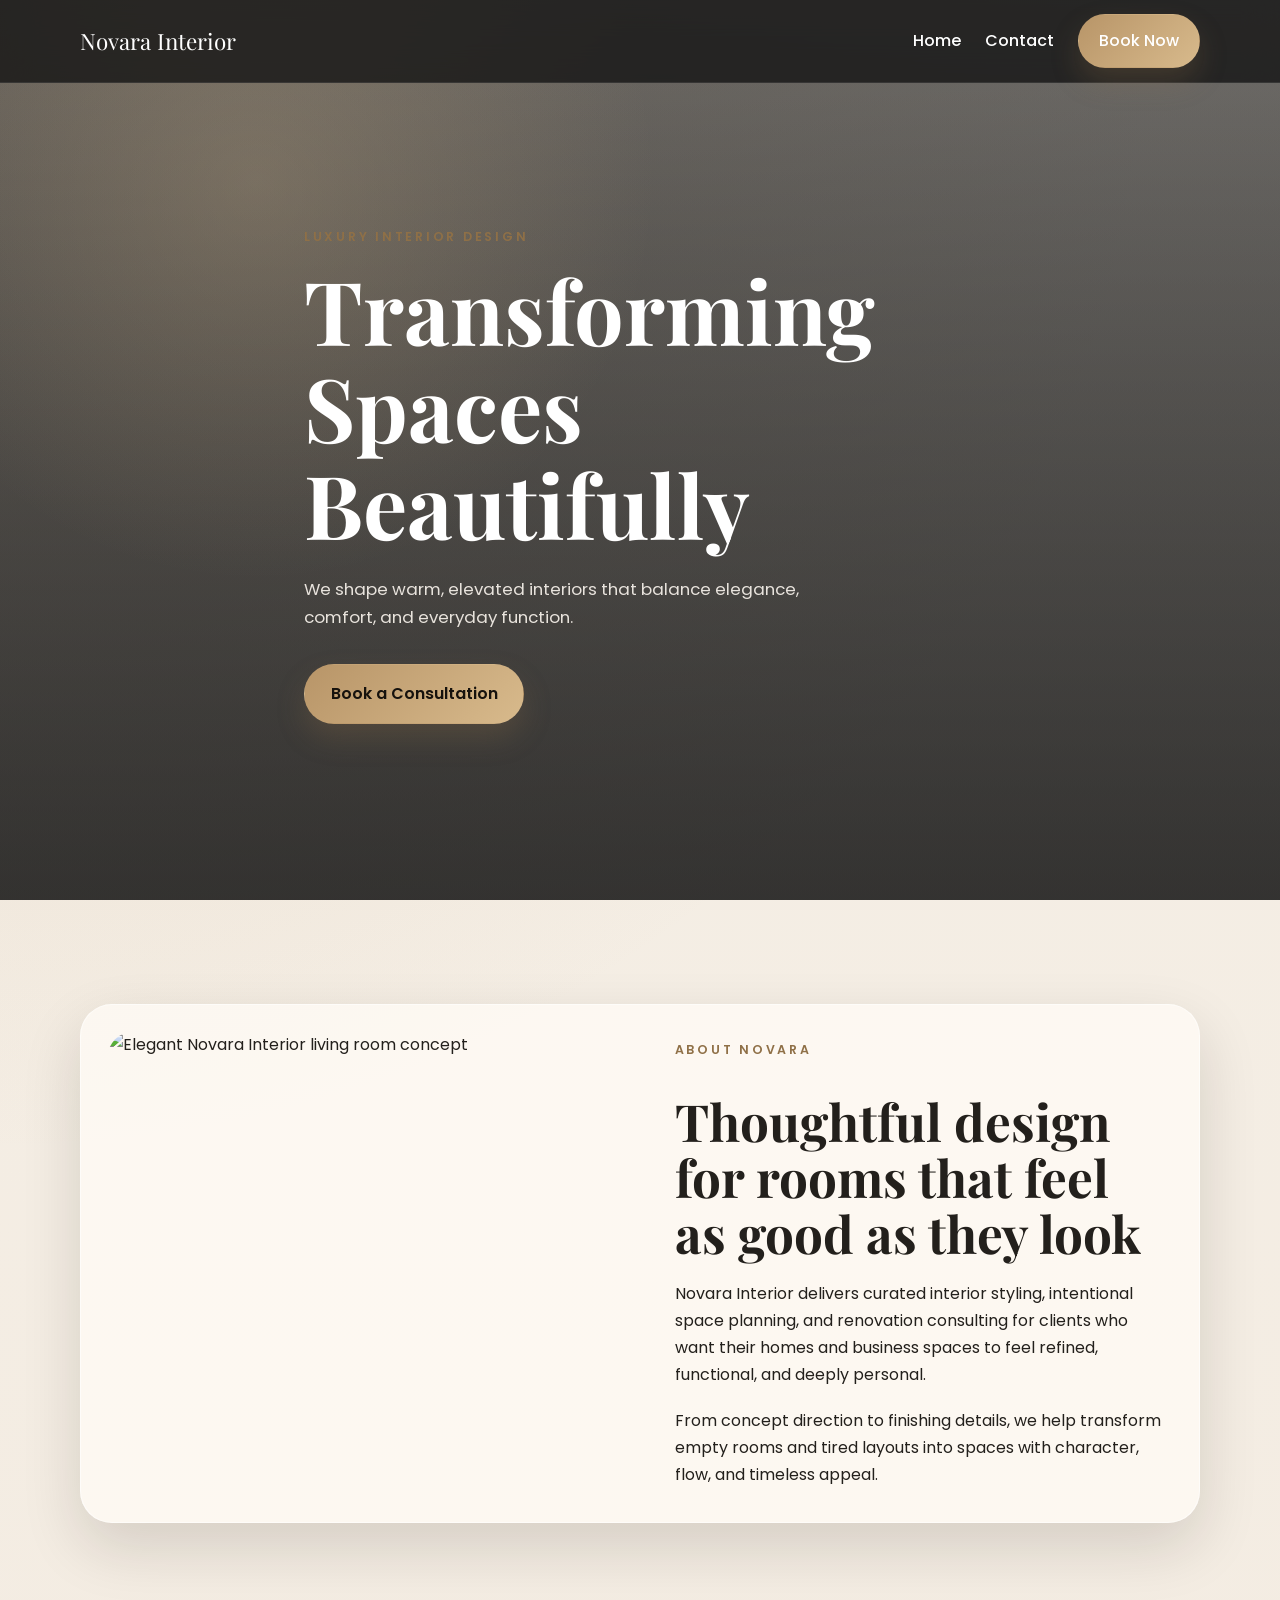
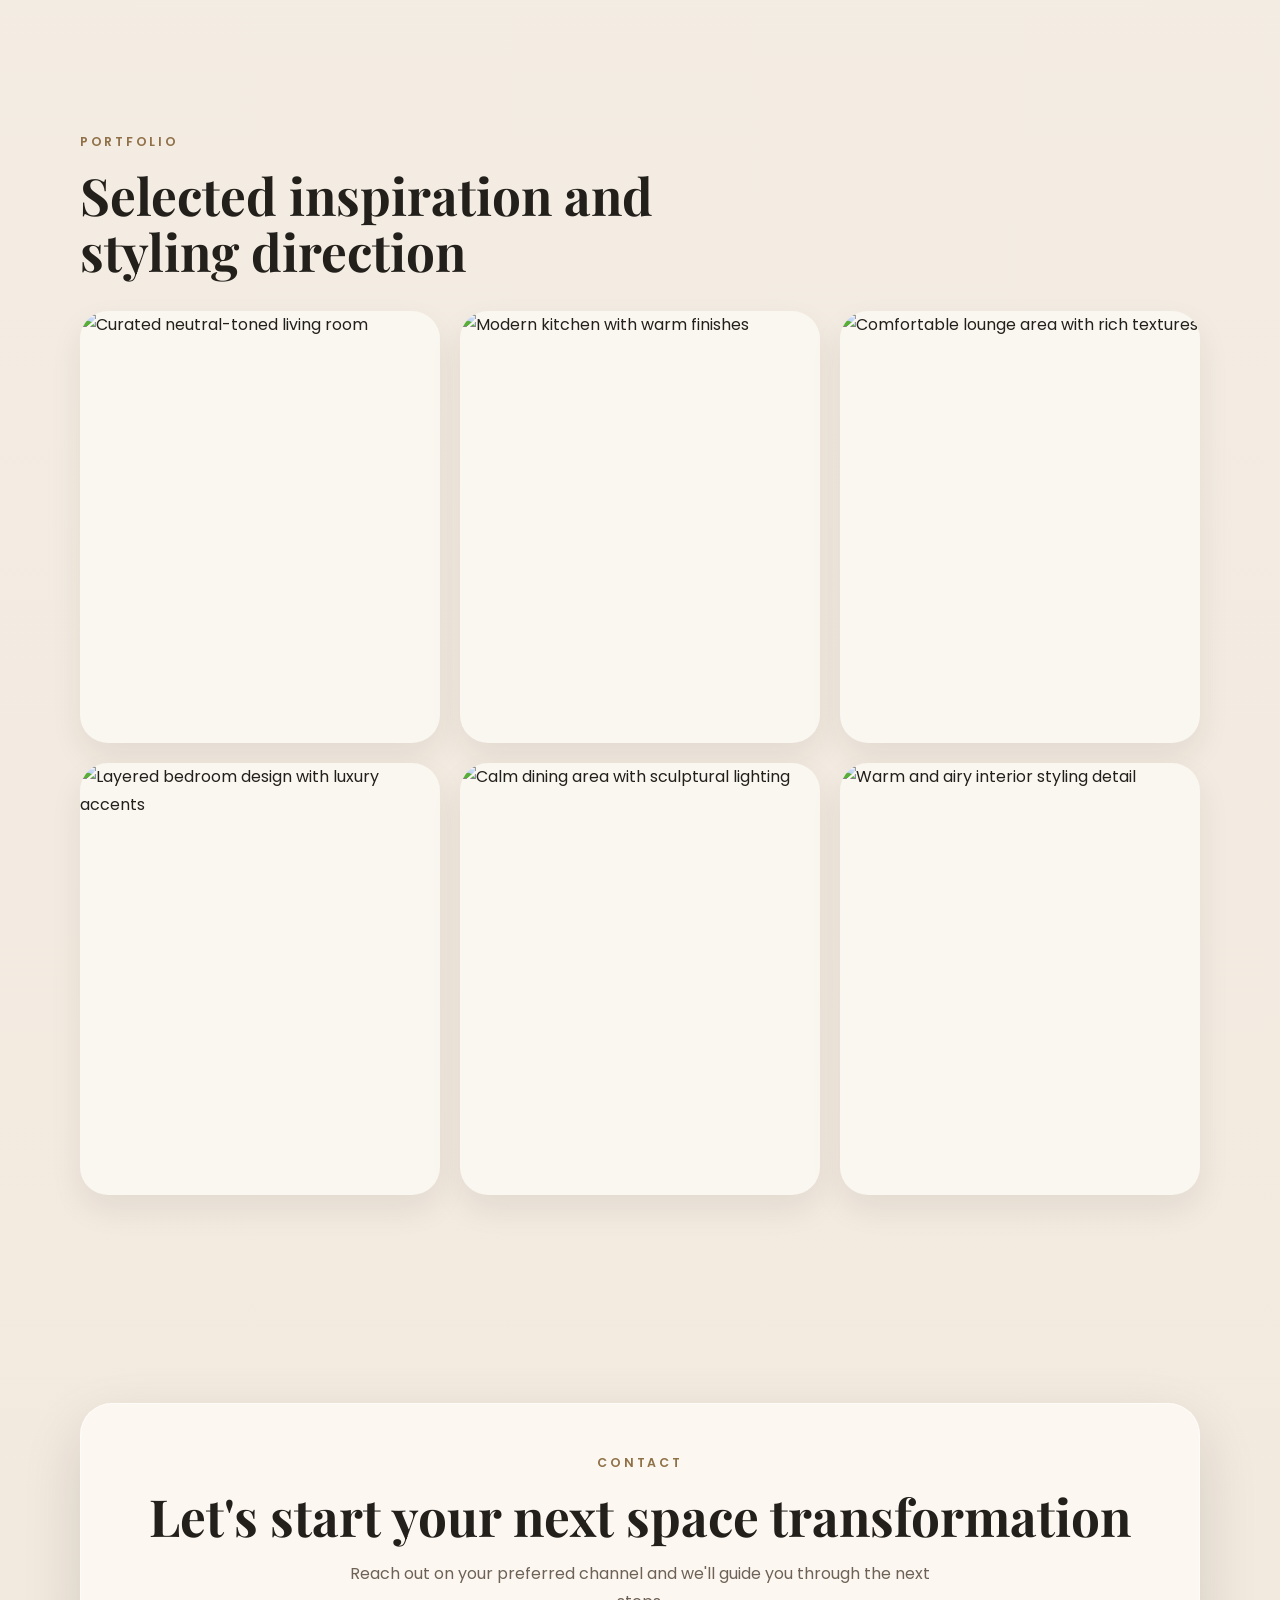
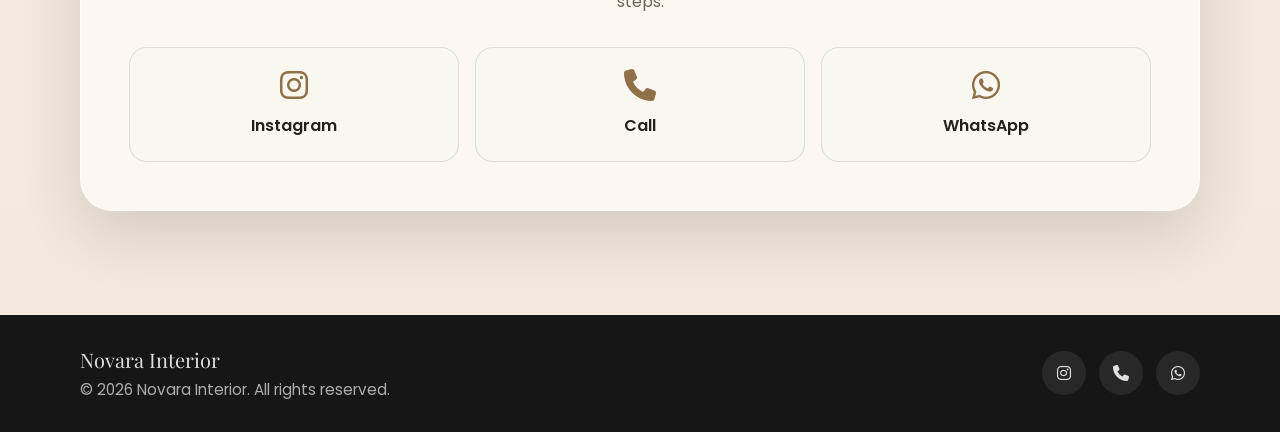
==== index.html @ 03743377 "Add files via upload" ====
<!DOCTYPE html>
<html lang="en">
  <head>
    <meta charset="UTF-8" />
    <meta name="viewport" content="width=device-width, initial-scale=1.0" />
    <title>Novara Interior | Transforming Spaces Beautifully</title>
    <meta name="theme-color" content="#161616" />
    <meta name="robots" content="index, follow" />
    <meta
      name="description"
      content="Novara Interior creates refined living and commercial spaces through interior styling, space planning, and renovation consulting."
    />
    <meta
      name="keywords"
      content="interior design, interior styling, space planning, renovation consulting, Novara Interior"
    />
    <link rel="preconnect" href="https://fonts.googleapis.com" />
    <link rel="preconnect" href="https://fonts.gstatic.com" crossorigin />
    <link
      href="https://fonts.googleapis.com/css2?family=Playfair+Display:wght@600;700&family=Poppins:wght@300;400;500;600&display=swap"
      rel="stylesheet"
    />
    <link
      rel="stylesheet"
      href="https://cdnjs.cloudflare.com/ajax/libs/font-awesome/6.5.2/css/all.min.css"
      crossorigin="anonymous"
      referrerpolicy="no-referrer"
    />
    <link rel="stylesheet" href="styles.css" />
  </head>
  <body>
    <header class="site-header">
      <div class="container nav-wrap">
        <a class="brand" href="#top">Novara Interior</a>
        <button
          class="nav-toggle"
          type="button"
          aria-label="Toggle navigation"
          aria-expanded="false"
          aria-controls="site-nav"
        >
          <span></span>
          <span></span>
          <span></span>
        </button>
        <nav class="site-nav" id="site-nav">
          <a href="#top">Home</a>
          <a href="#contact">Contact</a>
          <a class="button button-sm" href="booking.html">Book Now</a>
        </nav>
      </div>
    </header>

    <main>
      <section class="hero" id="top">
        <div class="hero-overlay"></div>
        <div class="container hero-content" data-reveal>
          <p class="eyebrow">Luxury Interior Design</p>
          <h1>Transforming Spaces Beautifully</h1>
          <p class="hero-copy">
            We shape warm, elevated interiors that balance elegance, comfort,
            and everyday function.
          </p>
          <a class="button" href="booking.html">Book a Consultation</a>
        </div>
      </section>

      <section class="section about-section" id="about">
        <div class="container about-grid">
          <div class="about-image" data-reveal>
            <img
              src="https://images.unsplash.com/photo-1505693416388-ac5ce068fe85?auto=format&fit=crop&w=1200&q=80"
              alt="Elegant Novara Interior living room concept"
            />
          </div>
          <div class="about-copy" data-reveal>
            <p class="section-tag">About Novara</p>
            <h2>Thoughtful design for rooms that feel as good as they look</h2>
            <p>
              Novara Interior delivers curated interior styling, intentional
              space planning, and renovation consulting for clients who want
              their homes and business spaces to feel refined, functional, and
              deeply personal.
            </p>
            <p>
              From concept direction to finishing details, we help transform
              empty rooms and tired layouts into spaces with character, flow,
              and timeless appeal.
            </p>
          </div>
        </div>
      </section>

      <section class="section portfolio-section" id="portfolio">
        <div class="container">
          <div class="section-heading" data-reveal>
            <p class="section-tag">Portfolio</p>
            <h2>Selected inspiration and styling direction</h2>
          </div>
          <div class="portfolio-grid">
            <article class="portfolio-card" data-reveal>
              <img
                src="https://images.unsplash.com/photo-1494526585095-c41746248156?auto=format&fit=crop&w=900&q=80"
                alt="Curated neutral-toned living room"
              />
            </article>
            <article class="portfolio-card" data-reveal>
              <img
                src="https://images.unsplash.com/photo-1484154218962-a197022b5858?auto=format&fit=crop&w=900&q=80"
                alt="Modern kitchen with warm finishes"
              />
            </article>
            <article class="portfolio-card" data-reveal>
              <img
                src="https://images.unsplash.com/photo-1505693416388-ac5ce068fe85?auto=format&fit=crop&w=900&q=80"
                alt="Comfortable lounge area with rich textures"
              />
            </article>
            <article class="portfolio-card" data-reveal>
              <img
                src="https://images.pexels.com/photos/5461579/pexels-photo-5461579.jpeg?auto=compress&cs=tinysrgb&w=900"
                alt="Layered bedroom design with luxury accents"
              />
            </article>
            <article class="portfolio-card" data-reveal>
              <img
                src="https://images.unsplash.com/photo-1513694203232-719a280e022f?auto=format&fit=crop&w=900&q=80"
                alt="Calm dining area with sculptural lighting"
              />
            </article>
            <article class="portfolio-card" data-reveal>
              <img
                src="https://images.pexels.com/photos/11671088/pexels-photo-11671088.jpeg?auto=compress&cs=tinysrgb&w=900"
                alt="Warm and airy interior styling detail"
              />
            </article>
          </div>
        </div>
      </section>

      <section class="section contact-section" id="contact">
        <div class="container contact-wrap" data-reveal>
          <p class="section-tag">Contact</p>
          <h2>Let's start your next space transformation</h2>
          <p class="contact-copy">
            Reach out on your preferred channel and we'll guide you through the
            next steps.
          </p>
          <div class="contact-links">
            <a
              href="https://www.instagram.com/novara_interior"
              target="_blank"
              rel="noreferrer"
              aria-label="Visit Novara Interior on Instagram"
            >
              <i class="fa-brands fa-instagram"></i>
              <span>Instagram</span>
            </a>
            <a href="tel:+2348143965548" aria-label="Call Novara Interior">
              <i class="fa-solid fa-phone"></i>
              <span>Call</span>
            </a>
            <a
              href="https://wa.link/bl35ah"
              target="_blank"
              rel="noreferrer"
              aria-label="Chat with Novara Interior on WhatsApp"
            >
              <i class="fa-brands fa-whatsapp"></i>
              <span>WhatsApp</span>
            </a>
          </div>
        </div>
      </section>
    </main>

    <footer class="site-footer">
      <div class="container footer-wrap">
        <div>
          <p class="footer-brand">Novara Interior</p>
          <p class="footer-copy">
            &copy; <span data-year></span> Novara Interior. All rights reserved.
          </p>
        </div>
        <div class="footer-socials">
          <a
            href="https://www.instagram.com/novara_interior"
            target="_blank"
            rel="noreferrer"
            aria-label="Instagram"
          >
            <i class="fa-brands fa-instagram"></i>
          </a>
          <a href="tel:+2348143965548" aria-label="Phone">
            <i class="fa-solid fa-phone"></i>
          </a>
          <a
            href="https://wa.link/bl35ah"
            target="_blank"
            rel="noreferrer"
            aria-label="WhatsApp"
          >
            <i class="fa-brands fa-whatsapp"></i>
          </a>
        </div>
      </div>
    </footer>

    <script src="script.js"></script>
  </body>
</html>
---- styles.css ----
:root {
  --color-bg: #f4ede4;
  --color-surface: #faf7f1;
  --color-surface-strong: #1b1b1b;
  --color-card: rgba(255, 248, 240, 0.9);
  --color-text: #23201c;
  --color-muted: #6d6255;
  --color-border: rgba(35, 32, 28, 0.12);
  --color-accent: #b89568;
  --color-accent-dark: #8f7047;
  --color-white: #ffffff;
  --shadow-soft: 0 24px 60px rgba(28, 23, 17, 0.14);
  --radius-lg: 28px;
  --radius-md: 18px;
  --radius-sm: 999px;
  --container-width: 1120px;
  --header-height: 82px;
}

*,
*::before,
*::after {
  box-sizing: border-box;
}

html {
  scroll-behavior: smooth;
}

body {
  margin: 0;
  font-family: "Poppins", sans-serif;
  color: var(--color-text);
  background:
    radial-gradient(circle at top left, rgba(184, 149, 104, 0.22), transparent 30%),
    linear-gradient(180deg, #f5efe6 0%, #f2e9de 100%);
  line-height: 1.7;
}

body.modal-open {
  overflow: hidden;
}

img {
  display: block;
  max-width: 100%;
}

a {
  color: inherit;
  text-decoration: none;
}

button,
input,
textarea {
  font: inherit;
}

main,
section {
  scroll-margin-top: calc(var(--header-height) + 16px);
}

.container {
  width: min(100% - 2rem, var(--container-width));
  margin: 0 auto;
}

.section {
  padding: 5rem 0;
}

.section-tag,
.eyebrow {
  margin: 0 0 0.9rem;
  letter-spacing: 0.22em;
  text-transform: uppercase;
  font-size: 0.78rem;
  font-weight: 600;
  color: var(--color-accent-dark);
}

h1,
h2,
h3 {
  margin: 0;
  font-family: "Playfair Display", serif;
  line-height: 1.1;
}

h1 {
  font-size: clamp(2.8rem, 8vw, 5.5rem);
}

h2 {
  font-size: clamp(2rem, 5vw, 3.2rem);
}

p {
  margin: 0;
}

.button {
  display: inline-flex;
  align-items: center;
  justify-content: center;
  gap: 0.65rem;
  padding: 0.95rem 1.6rem;
  border: 1px solid transparent;
  border-radius: var(--radius-sm);
  background: linear-gradient(135deg, var(--color-accent) 0%, #d8ba8c 100%);
  color: #16120d;
  font-weight: 600;
  transition:
    transform 0.25s ease,
    box-shadow 0.25s ease,
    background 0.25s ease;
  box-shadow: 0 14px 28px rgba(143, 112, 71, 0.25);
}

.button:hover,
.button:focus-visible {
  transform: translateY(-2px);
  box-shadow: 0 18px 34px rgba(143, 112, 71, 0.34);
}

.button-sm {
  padding: 0.75rem 1.25rem;
}

.site-header {
  position: fixed;
  inset: 0 0 auto;
  z-index: 30;
  background: rgba(18, 18, 18, 0.78);
  backdrop-filter: blur(16px);
  border-bottom: 1px solid rgba(255, 255, 255, 0.08);
}

.nav-wrap {
  min-height: var(--header-height);
  display: flex;
  align-items: center;
  justify-content: space-between;
  gap: 1rem;
}

.brand {
  font-family: "Playfair Display", serif;
  font-size: 1.4rem;
  color: var(--color-white);
}

.nav-toggle {
  display: inline-flex;
  flex-direction: column;
  justify-content: center;
  gap: 0.32rem;
  width: 3rem;
  height: 3rem;
  padding: 0;
  border: 0;
  border-radius: 50%;
  background: rgba(255, 255, 255, 0.08);
  color: var(--color-white);
  cursor: pointer;
}

.nav-toggle span {
  width: 1.15rem;
  height: 2px;
  margin: 0 auto;
  background: currentColor;
  transition: transform 0.25s ease, opacity 0.25s ease;
}

.nav-toggle[aria-expanded="true"] span:nth-child(1) {
  transform: translateY(6px) rotate(45deg);
}

.nav-toggle[aria-expanded="true"] span:nth-child(2) {
  opacity: 0;
}

.nav-toggle[aria-expanded="true"] span:nth-child(3) {
  transform: translateY(-6px) rotate(-45deg);
}

.site-nav {
  position: absolute;
  top: calc(100% + 0.75rem);
  left: 1rem;
  right: 1rem;
  display: grid;
  gap: 0.8rem;
  padding: 1rem;
  background: rgba(24, 24, 24, 0.96);
  border: 1px solid rgba(255, 255, 255, 0.08);
  border-radius: var(--radius-md);
  box-shadow: var(--shadow-soft);
  opacity: 0;
  visibility: hidden;
  transform: translateY(-12px);
  transition:
    opacity 0.25s ease,
    visibility 0.25s ease,
    transform 0.25s ease;
}

.site-nav a {
  color: var(--color-white);
  font-weight: 500;
}

.site-nav.is-open {
  opacity: 1;
  visibility: visible;
  transform: translateY(0);
}

.hero {
  position: relative;
  min-height: 100svh;
  display: grid;
  align-items: center;
  background:
    linear-gradient(rgba(15, 15, 15, 0.5), rgba(15, 15, 15, 0.62)),
    url("https://images.unsplash.com/photo-1505693416388-ac5ce068fe85?auto=format&fit=crop&w=1600&q=80")
      center/cover no-repeat;
  color: var(--color-white);
}

.hero-overlay {
  position: absolute;
  inset: 0;
  background:
    radial-gradient(circle at 20% 20%, rgba(216, 186, 140, 0.22), transparent 32%),
    linear-gradient(180deg, rgba(10, 10, 10, 0.15), rgba(10, 10, 10, 0.55));
}

.hero-content {
  position: relative;
  padding-top: calc(var(--header-height) + 3rem);
  padding-bottom: 4rem;
  max-width: 42rem;
}

.hero-copy {
  margin-top: 1.4rem;
  margin-bottom: 2rem;
  max-width: 34rem;
  color: rgba(255, 249, 242, 0.88);
  font-size: 1.05rem;
}

.about-grid,
.contact-wrap,
.booking-card {
  background: rgba(255, 251, 246, 0.76);
  border: 1px solid rgba(255, 255, 255, 0.56);
  box-shadow: var(--shadow-soft);
}

.about-grid {
  display: grid;
  gap: 1.75rem;
  padding: 1.25rem;
  border-radius: calc(var(--radius-lg) + 4px);
}

.about-image img {
  width: 100%;
  min-height: 320px;
  object-fit: cover;
  border-radius: var(--radius-lg);
}

.about-copy {
  display: grid;
  gap: 1.15rem;
  align-content: center;
  padding: 0.5rem;
}

.section-heading {
  margin-bottom: 2rem;
  max-width: 36rem;
}

.portfolio-grid {
  display: grid;
  gap: 1rem;
}

.portfolio-card {
  overflow: hidden;
  border-radius: var(--radius-lg);
  background: var(--color-surface);
  box-shadow: 0 14px 32px rgba(39, 31, 24, 0.08);
}

.portfolio-card img {
  width: 100%;
  aspect-ratio: 4 / 4.8;
  object-fit: cover;
  transition: transform 0.45s ease;
}

.portfolio-card:hover img,
.portfolio-card:focus-within img {
  transform: scale(1.06);
}

.contact-wrap {
  padding: 2rem 1.4rem;
  border-radius: calc(var(--radius-lg) + 4px);
  text-align: center;
}

.contact-copy {
  max-width: 38rem;
  margin: 1rem auto 0;
  color: var(--color-muted);
}

.contact-links {
  display: grid;
  gap: 1rem;
  margin-top: 2rem;
}

.contact-links a,
.footer-socials a {
  transition:
    transform 0.25s ease,
    background 0.25s ease,
    color 0.25s ease;
}

.contact-links a {
  display: grid;
  justify-items: center;
  gap: 0.65rem;
  padding: 1.35rem 1rem;
  border-radius: var(--radius-md);
  background: var(--color-surface);
  border: 1px solid var(--color-border);
}

.contact-links a i {
  font-size: 2rem;
  color: var(--color-accent-dark);
}

.contact-links a span {
  font-weight: 600;
}

.contact-links a:hover,
.contact-links a:focus-visible,
.footer-socials a:hover,
.footer-socials a:focus-visible {
  transform: translateY(-4px);
}

.site-footer {
  background: #161616;
  color: rgba(255, 255, 255, 0.86);
  padding: 1.8rem 0;
}

.footer-wrap {
  display: flex;
  flex-direction: column;
  gap: 1rem;
}

.footer-brand {
  font-family: "Playfair Display", serif;
  font-size: 1.25rem;
}

.footer-copy {
  color: rgba(255, 255, 255, 0.65);
  font-size: 0.95rem;
}

.footer-socials {
  display: flex;
  align-items: center;
  gap: 0.8rem;
}

.footer-socials a {
  display: inline-flex;
  align-items: center;
  justify-content: center;
  width: 2.75rem;
  height: 2.75rem;
  border-radius: 50%;
  background: rgba(255, 255, 255, 0.08);
}

.booking-body {
  min-height: 100vh;
}

.booking-main {
  padding-top: var(--header-height);
}

.booking-hero {
  padding: 4.5rem 0 1rem;
}

.booking-intro {
  max-width: 38rem;
  text-align: center;
}

.booking-intro p:last-child {
  margin-top: 1rem;
  color: var(--color-muted);
}

.booking-section {
  padding-top: 2rem;
}

.booking-card {
  width: min(100%, 500px);
  margin: 0 auto;
  padding: 1.4rem;
  border-radius: calc(var(--radius-lg) + 4px);
}

.booking-form {
  display: grid;
  gap: 1.15rem;
}

.form-field {
  display: grid;
  gap: 0.55rem;
}

.form-field label {
  font-size: 0.95rem;
  font-weight: 600;
}

.form-field input,
.form-field textarea {
  width: 100%;
  padding: 0.95rem 1rem;
  border: 1px solid rgba(35, 32, 28, 0.14);
  border-radius: 1rem;
  background: rgba(255, 255, 255, 0.72);
  color: var(--color-text);
  outline: none;
  transition:
    border-color 0.25s ease,
    box-shadow 0.25s ease,
    transform 0.25s ease;
}

.form-field textarea {
  resize: vertical;
  min-height: 160px;
}

.form-field input:focus,
.form-field textarea:focus {
  border-color: rgba(184, 149, 104, 0.82);
  box-shadow: 0 0 0 4px rgba(184, 149, 104, 0.16);
  transform: translateY(-1px);
}

.submit-button {
  width: 100%;
  min-height: 3.5rem;
}

.submit-button[disabled] {
  cursor: wait;
  opacity: 0.92;
}

.button-loader {
  width: 1rem;
  height: 1rem;
  border: 2px solid rgba(22, 18, 13, 0.25);
  border-top-color: #16120d;
  border-radius: 50%;
  display: none;
  animation: spin 0.7s linear infinite;
}

.submit-button.is-loading .button-loader {
  display: inline-block;
}

.form-status {
  min-height: 1.5rem;
  color: var(--color-muted);
  font-size: 0.95rem;
}

.form-status.is-success {
  color: #1e6a44;
}

.form-status.is-error {
  color: #8f3131;
}

.success-modal {
  position: fixed;
  inset: 0;
  z-index: 60;
  display: grid;
  place-items: center;
  padding: 1.25rem;
}

.success-modal[hidden] {
  display: none;
}

.success-modal__backdrop {
  position: absolute;
  inset: 0;
  background: rgba(15, 13, 11, 0.72);
  backdrop-filter: blur(8px);
  opacity: 0;
  transition: opacity 0.28s ease;
}

.success-modal__dialog {
  position: relative;
  width: min(100%, 28rem);
  padding: 2rem 1.5rem;
  border-radius: 2rem;
  border: 1px solid rgba(255, 255, 255, 0.5);
  background:
    radial-gradient(circle at top, rgba(216, 186, 140, 0.28), transparent 38%),
    rgba(255, 250, 244, 0.98);
  box-shadow: 0 28px 80px rgba(18, 15, 12, 0.28);
  text-align: center;
  opacity: 0;
  transform: translateY(24px) scale(0.96);
  transition:
    opacity 0.28s ease,
    transform 0.28s ease;
}

.success-modal.is-active .success-modal__backdrop {
  opacity: 1;
}

.success-modal.is-active .success-modal__dialog {
  opacity: 1;
  transform: translateY(0) scale(1);
}

.success-modal__icon {
  width: 4.4rem;
  height: 4.4rem;
  margin: 0 auto 1rem;
  display: inline-flex;
  align-items: center;
  justify-content: center;
  border-radius: 50%;
  background: linear-gradient(135deg, var(--color-accent) 0%, #dfc49d 100%);
  color: #1b1b1b;
  font-size: 1.45rem;
  box-shadow: 0 16px 30px rgba(143, 112, 71, 0.24);
  animation: pop-in 0.45s ease both 0.08s;
}

.success-modal__dialog h2 {
  margin-bottom: 0.75rem;
}

.success-modal__dialog p:last-of-type {
  color: var(--color-muted);
}

.success-modal__button {
  margin-top: 1.5rem;
  min-width: 10rem;
}

[data-reveal] {
  opacity: 0;
  transform: translateY(24px);
  transition:
    opacity 0.7s ease,
    transform 0.7s ease;
}

[data-reveal].is-visible {
  opacity: 1;
  transform: translateY(0);
}

@keyframes spin {
  to {
    transform: rotate(360deg);
  }
}

@keyframes pop-in {
  0% {
    transform: scale(0.6);
    opacity: 0;
  }

  70% {
    transform: scale(1.08);
    opacity: 1;
  }

  100% {
    transform: scale(1);
    opacity: 1;
  }
}

@media (min-width: 700px) {
  .section {
    padding: 6.5rem 0;
  }

  .site-nav {
    position: static;
    display: flex;
    align-items: center;
    gap: 1.5rem;
    padding: 0;
    background: transparent;
    border: 0;
    box-shadow: none;
    opacity: 1;
    visibility: visible;
    transform: none;
  }

  .nav-toggle {
    display: none;
  }

  .about-grid {
    grid-template-columns: 1.05fr 1fr;
    padding: 1.6rem;
  }

  .portfolio-grid {
    grid-template-columns: repeat(2, minmax(0, 1fr));
  }

  .contact-links {
    grid-template-columns: repeat(3, minmax(0, 1fr));
  }

  .footer-wrap {
    flex-direction: row;
    align-items: center;
    justify-content: space-between;
  }
}

@media (min-width: 1024px) {
  .hero-content {
    padding-bottom: 5rem;
  }

  .portfolio-grid {
    grid-template-columns: repeat(3, minmax(0, 1fr));
    gap: 1.25rem;
  }

  .contact-wrap {
    padding: 3rem;
  }
}

@media (prefers-reduced-motion: reduce) {
  html {
    scroll-behavior: auto;
  }

  *,
  *::before,
  *::after {
    animation-duration: 0.01ms !important;
    animation-iteration-count: 1 !important;
    transition-duration: 0.01ms !important;
    scroll-behavior: auto !important;
  }
}
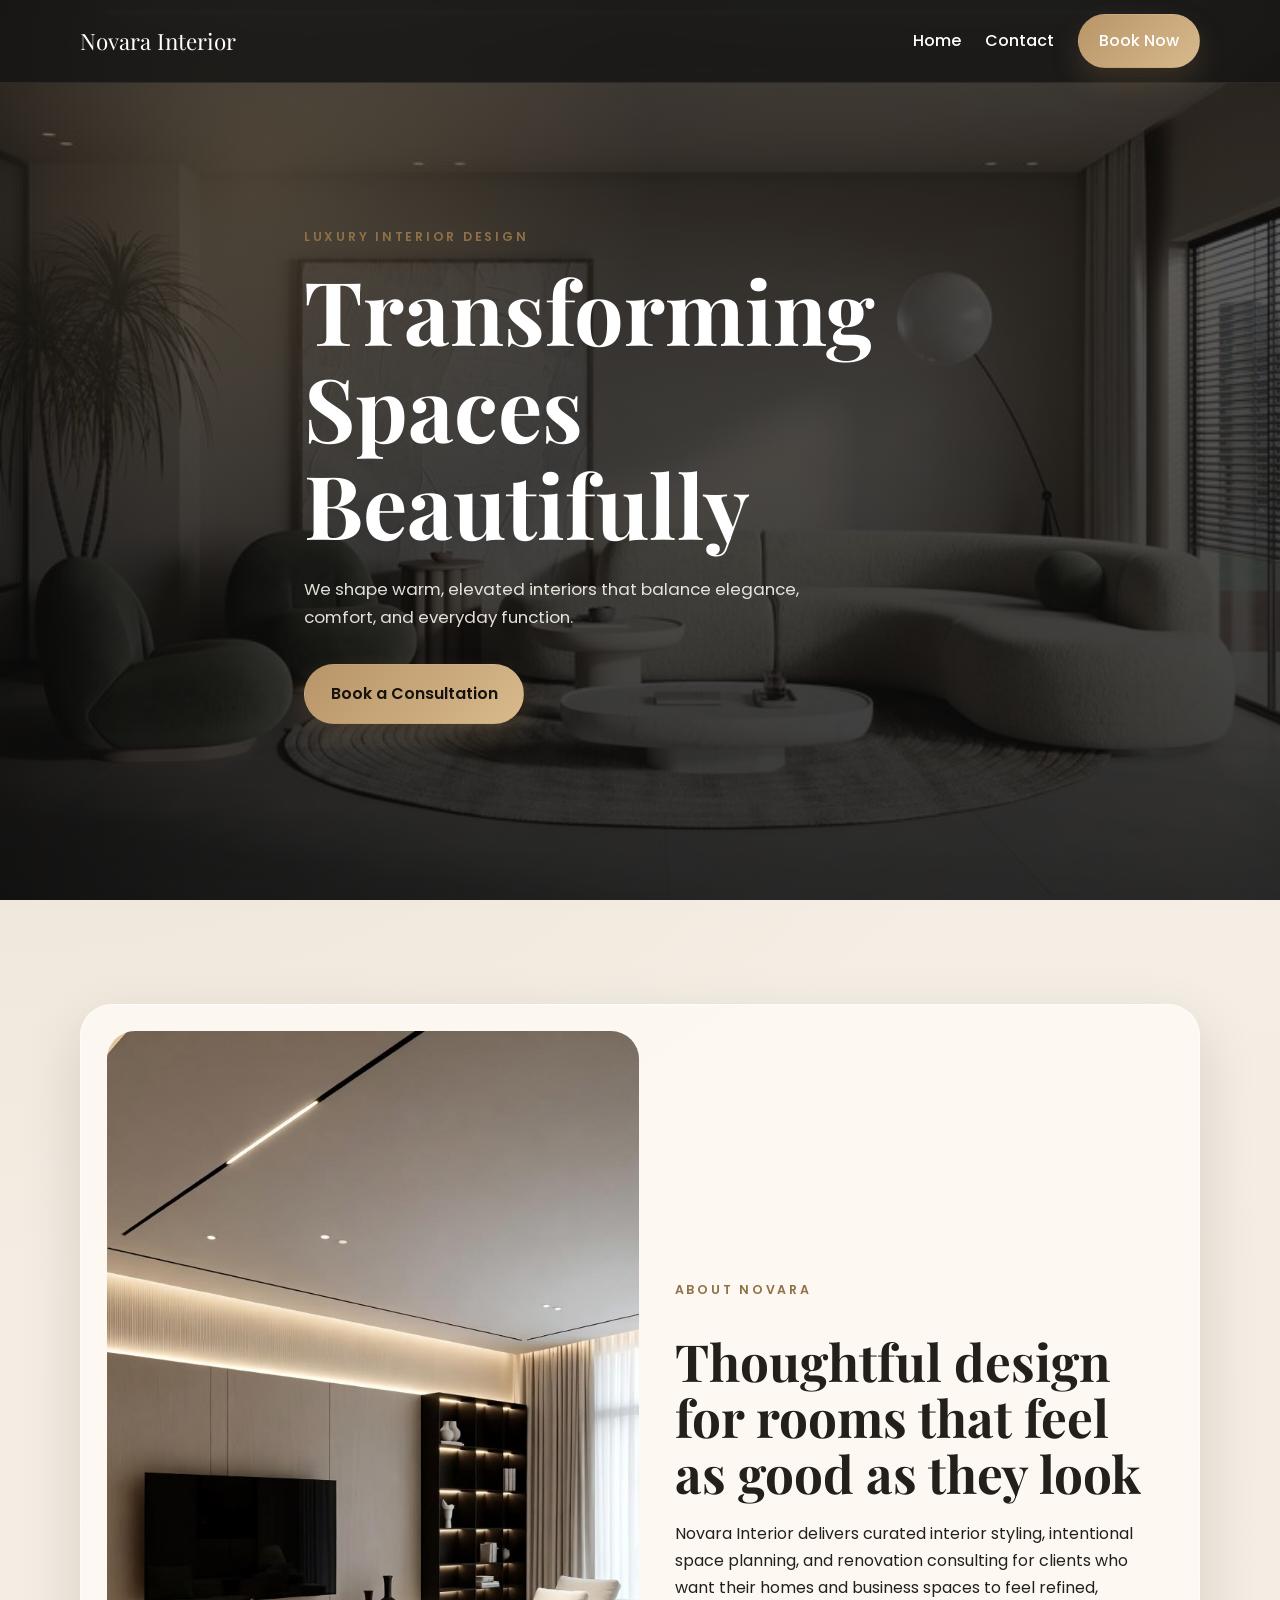
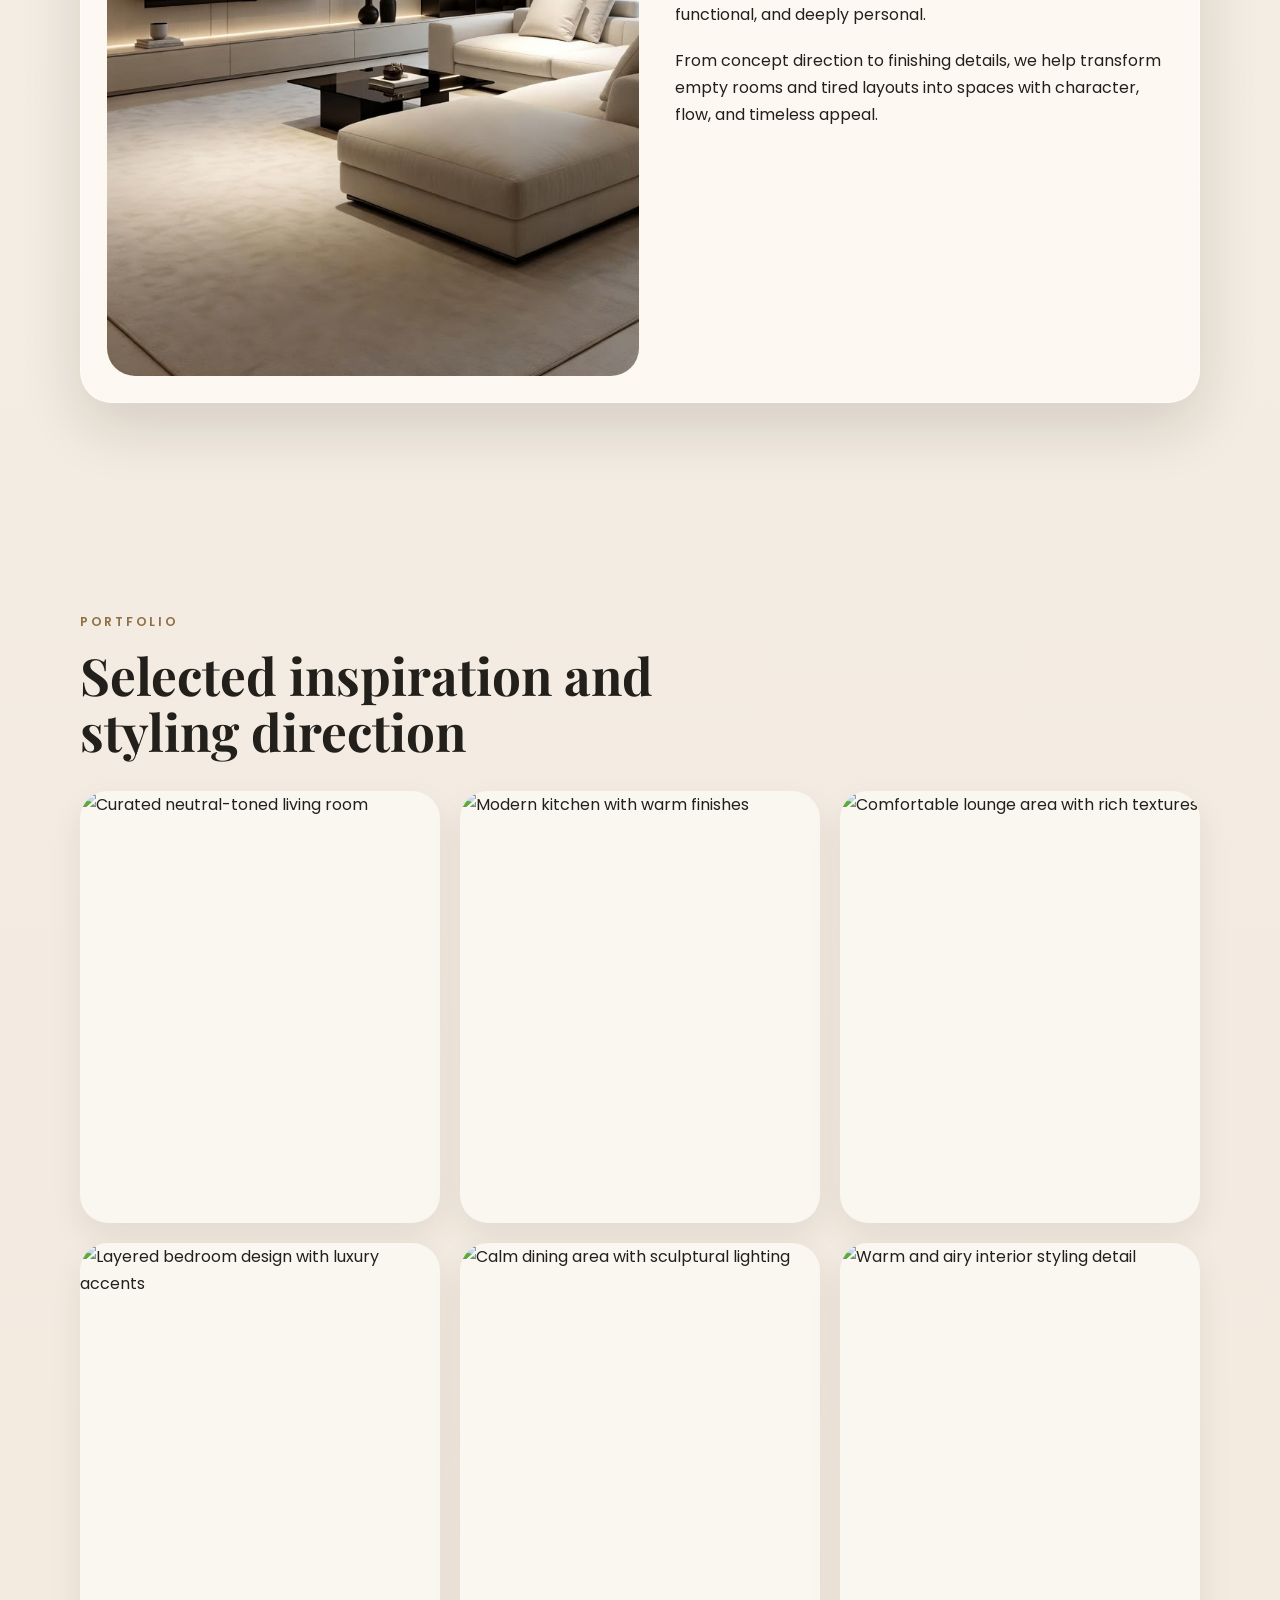
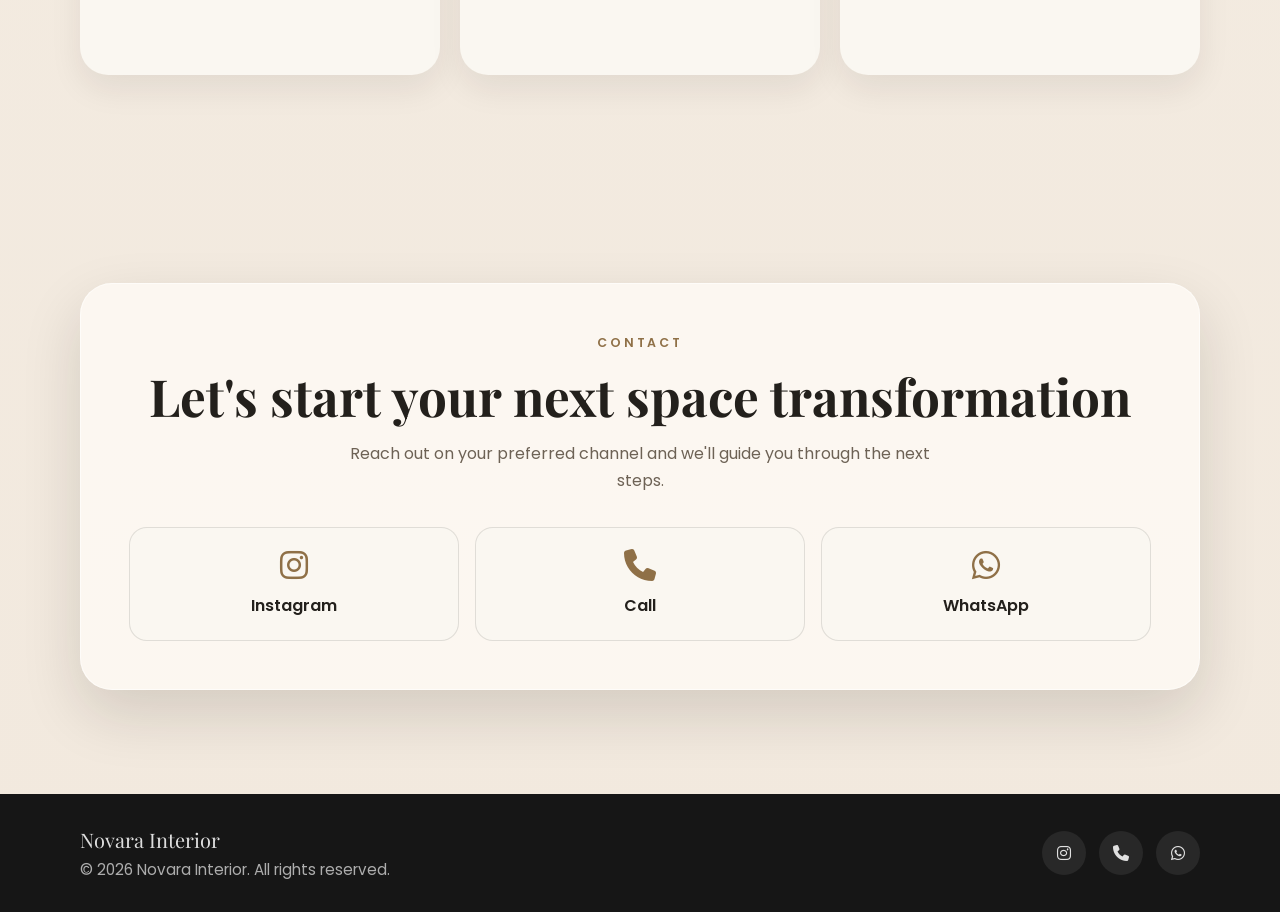
==== commit 14eada86: "Use client-provided hero and about images" ====
--- a/index.html
+++ b/index.html
@@ -69,8 +69,8 @@
         <div class="container about-grid">
           <div class="about-image" data-reveal>
             <img
-              src="https://images.unsplash.com/photo-1505693416388-ac5ce068fe85?auto=format&fit=crop&w=1200&q=80"
-              alt="Elegant Novara Interior living room concept"
+              src="novint2.jpeg"
+              alt="Novara Interior styled living room showcase"
             />
           </div>
           <div class="about-copy" data-reveal>
--- a/styles.css
+++ b/styles.css
@@ -226,8 +226,7 @@
   align-items: center;
   background:
     linear-gradient(rgba(15, 15, 15, 0.5), rgba(15, 15, 15, 0.62)),
-    url("https://images.unsplash.com/photo-1505693416388-ac5ce068fe85?auto=format&fit=crop&w=1600&q=80")
-      center/cover no-repeat;
+    url("novint1.jpeg") center/cover no-repeat;
   color: var(--color-white);
 }
 
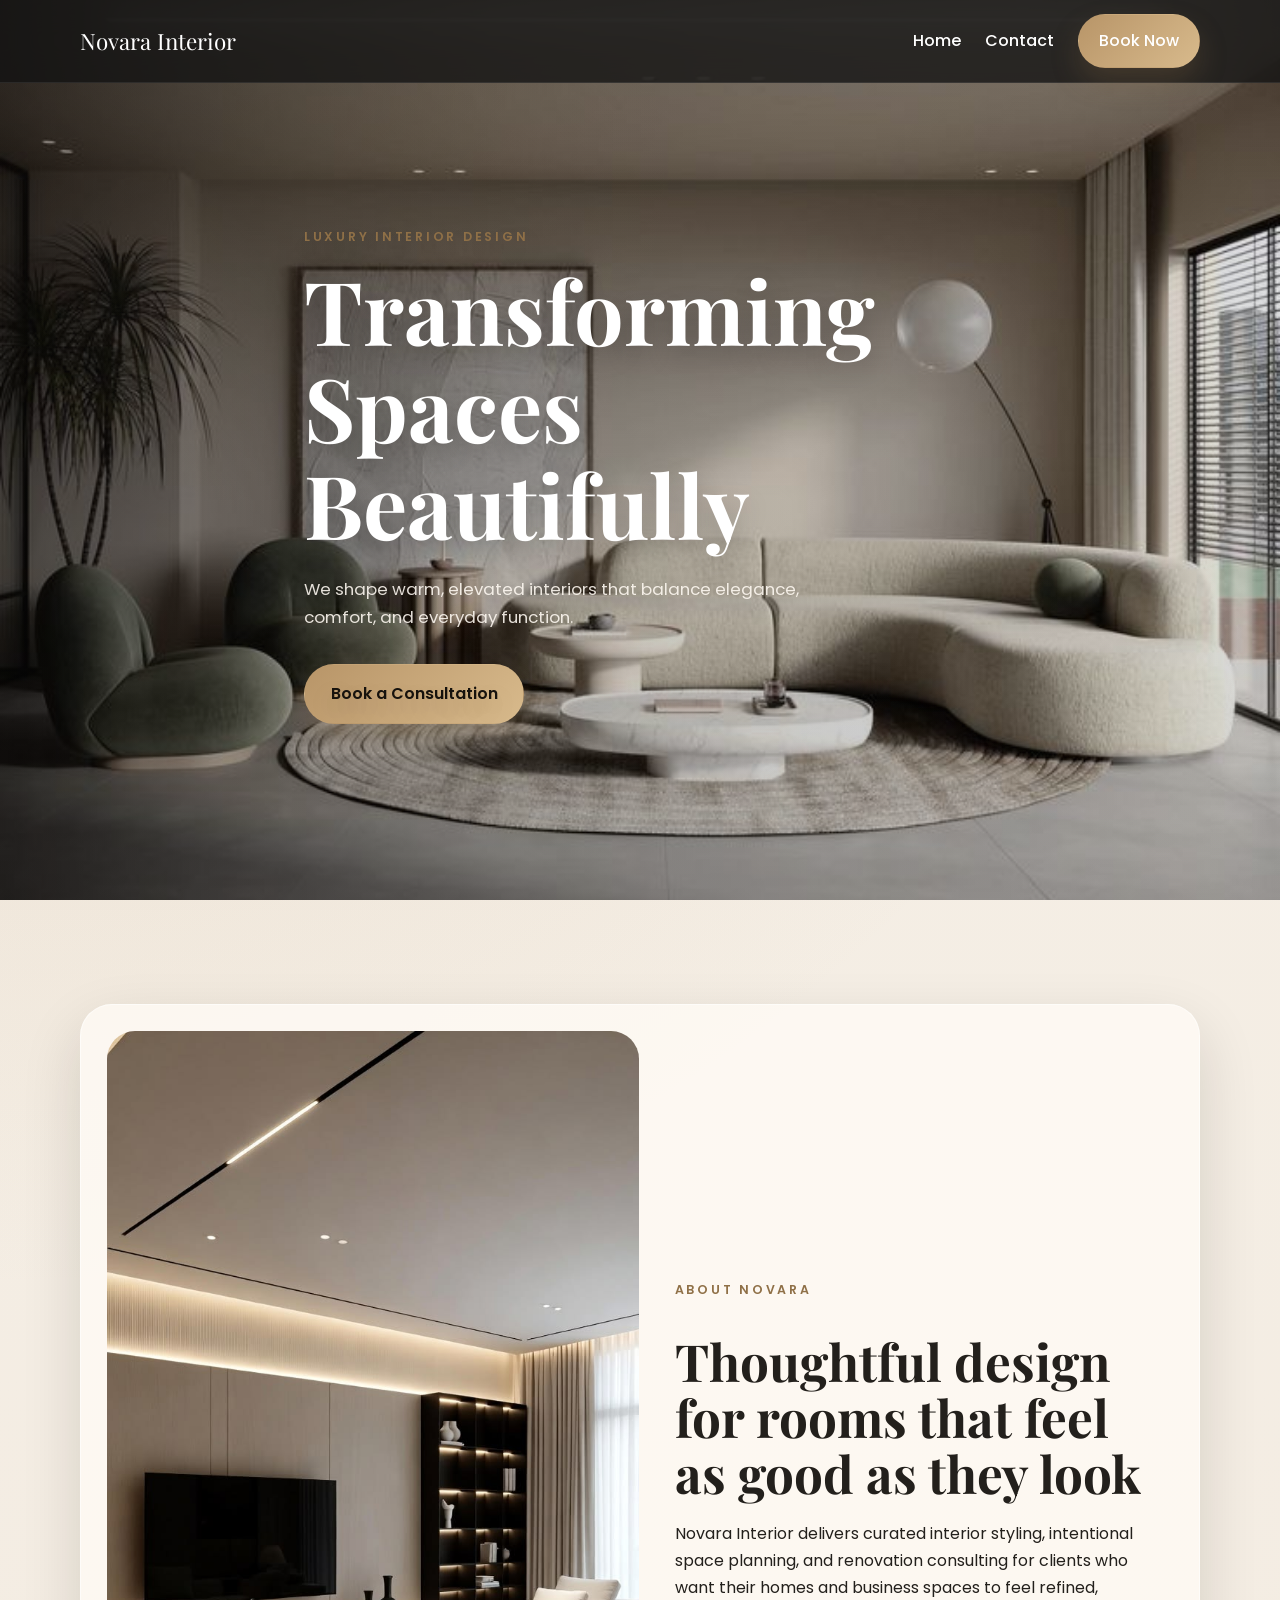
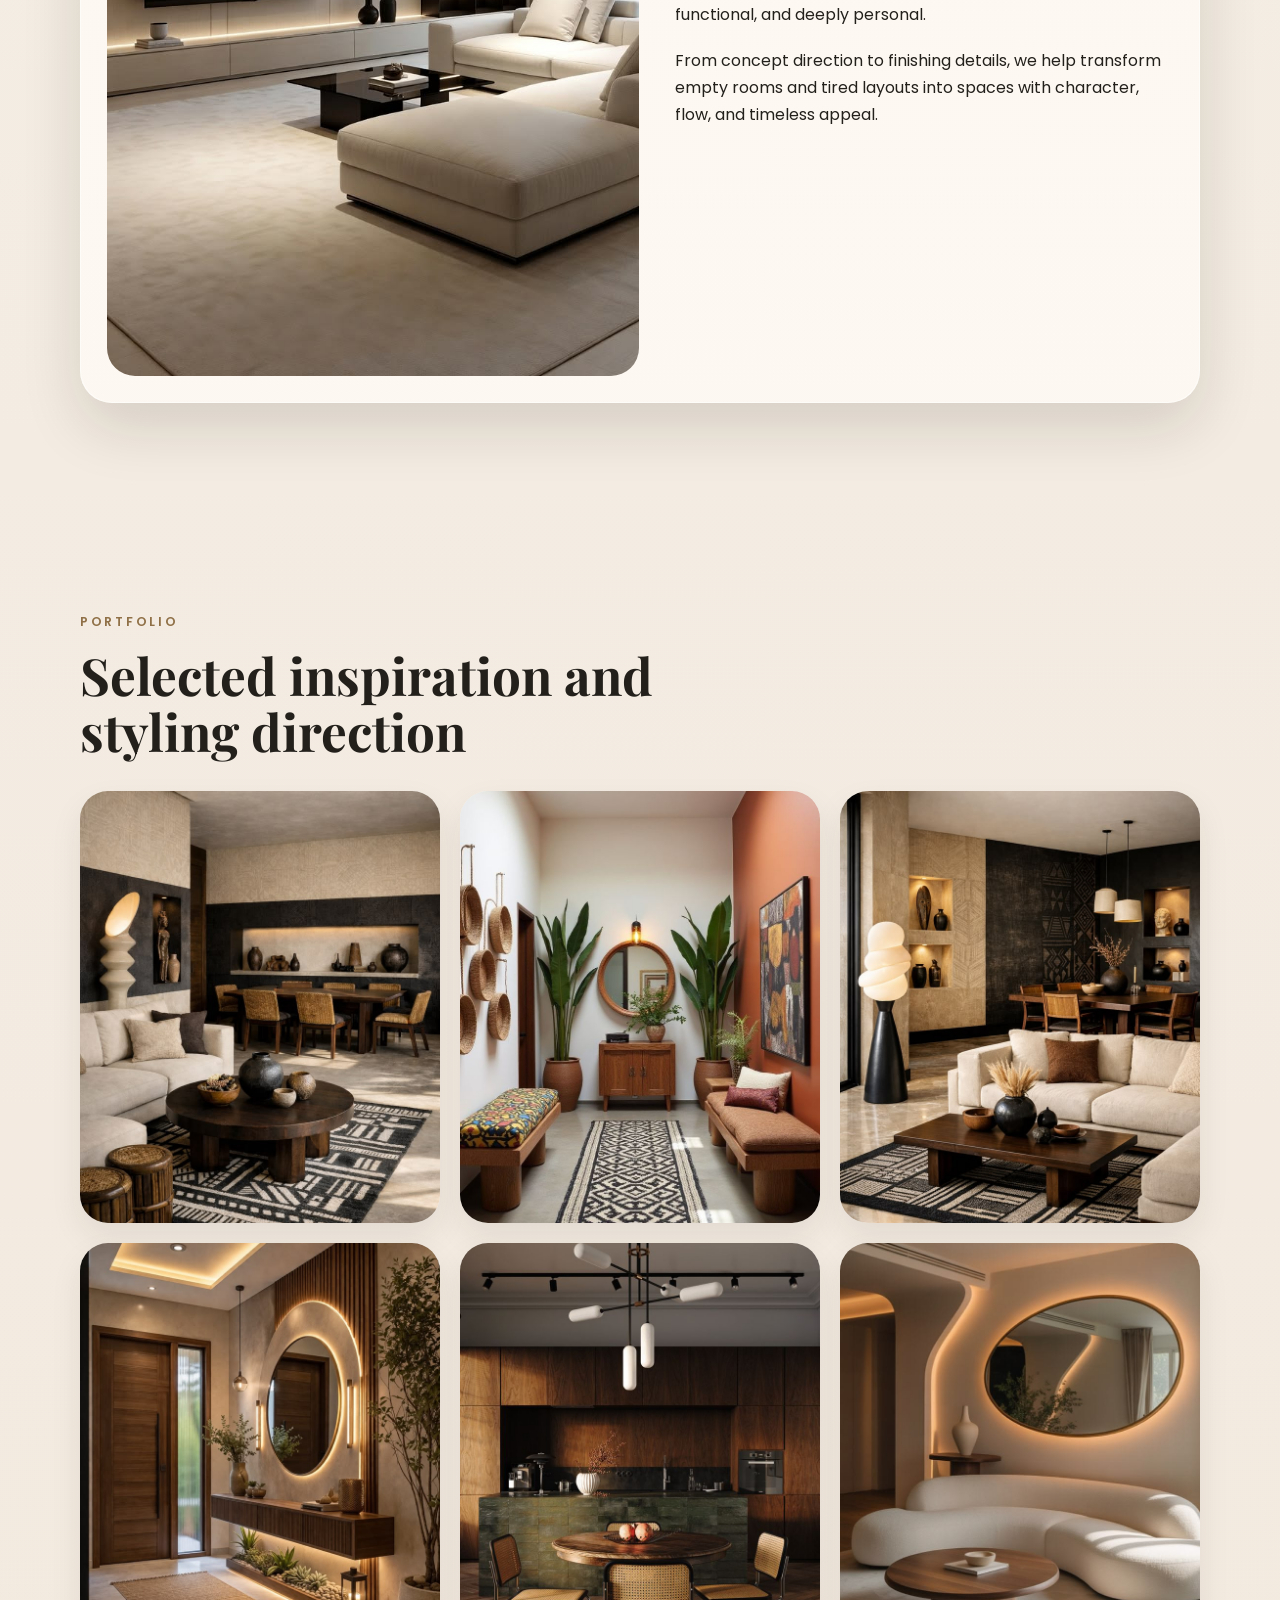
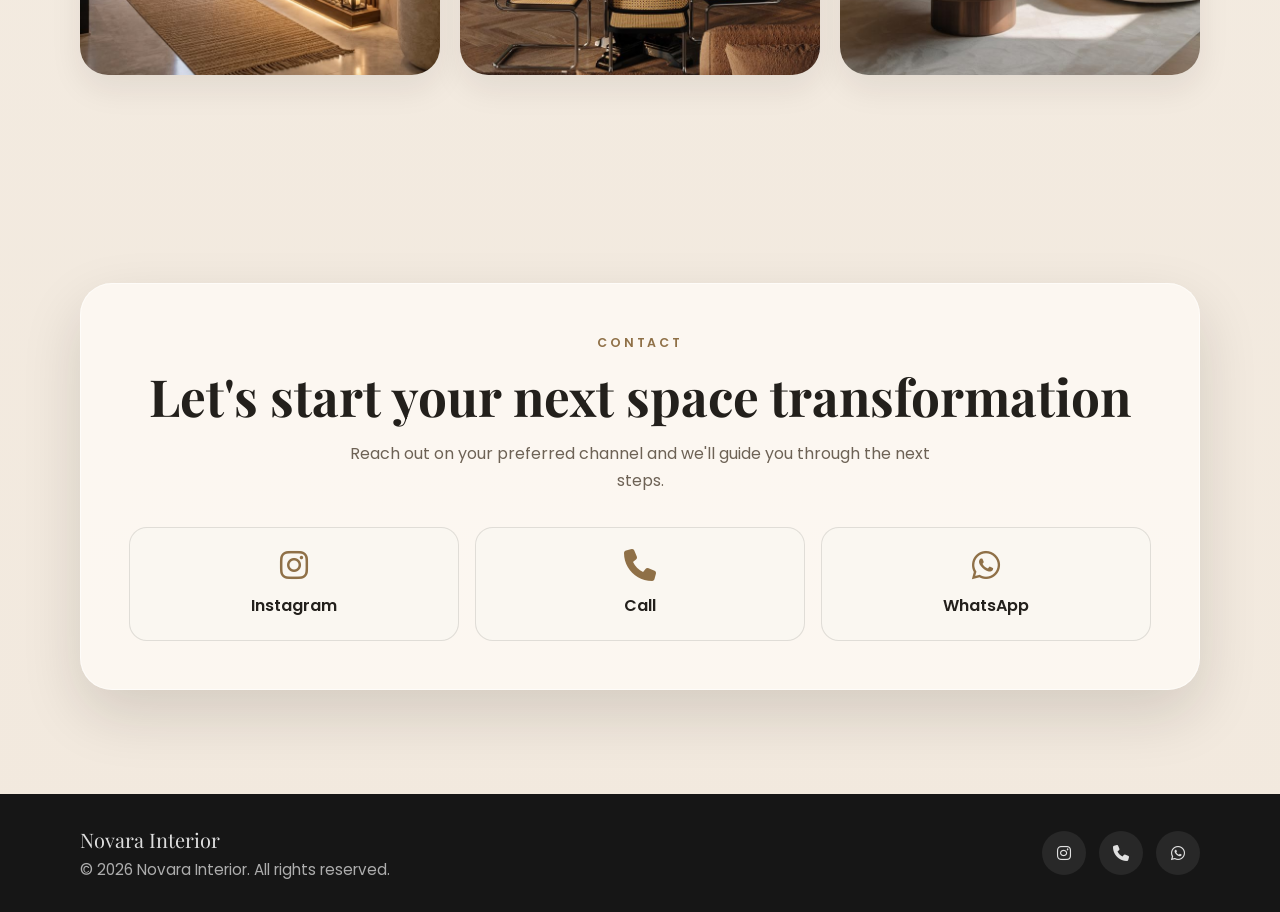
==== commit 454aa145: "Refresh portfolio with client images" ====
--- a/index.html
+++ b/index.html
@@ -100,38 +100,38 @@
           <div class="portfolio-grid">
             <article class="portfolio-card" data-reveal>
               <img
-                src="https://images.unsplash.com/photo-1494526585095-c41746248156?auto=format&fit=crop&w=900&q=80"
-                alt="Curated neutral-toned living room"
-              />
-            </article>
-            <article class="portfolio-card" data-reveal>
-              <img
-                src="https://images.unsplash.com/photo-1484154218962-a197022b5858?auto=format&fit=crop&w=900&q=80"
-                alt="Modern kitchen with warm finishes"
-              />
-            </article>
-            <article class="portfolio-card" data-reveal>
-              <img
-                src="https://images.unsplash.com/photo-1505693416388-ac5ce068fe85?auto=format&fit=crop&w=900&q=80"
-                alt="Comfortable lounge area with rich textures"
-              />
-            </article>
-            <article class="portfolio-card" data-reveal>
-              <img
-                src="https://images.pexels.com/photos/5461579/pexels-photo-5461579.jpeg?auto=compress&cs=tinysrgb&w=900"
-                alt="Layered bedroom design with luxury accents"
-              />
-            </article>
-            <article class="portfolio-card" data-reveal>
-              <img
-                src="https://images.unsplash.com/photo-1513694203232-719a280e022f?auto=format&fit=crop&w=900&q=80"
-                alt="Calm dining area with sculptural lighting"
-              />
-            </article>
-            <article class="portfolio-card" data-reveal>
-              <img
-                src="https://images.pexels.com/photos/11671088/pexels-photo-11671088.jpeg?auto=compress&cs=tinysrgb&w=900"
-                alt="Warm and airy interior styling detail"
+                src="novint14.jpeg"
+                alt="Earth-toned living and dining interior with layered textures"
+              />
+            </article>
+            <article class="portfolio-card" data-reveal>
+              <img
+                src="novint13.jpeg"
+                alt="Warm entry hallway with skylight, benches, and statement artwork"
+              />
+            </article>
+            <article class="portfolio-card" data-reveal>
+              <img
+                src="novint10.jpeg"
+                alt="Luxury lounge and dining space with bold dark feature walls"
+              />
+            </article>
+            <article class="portfolio-card" data-reveal>
+              <img
+                src="novint8.jpeg"
+                alt="Refined entry console with illuminated mirror and warm wood details"
+              />
+            </article>
+            <article class="portfolio-card" data-reveal>
+              <img
+                src="novint7.jpeg"
+                alt="Contemporary kitchen and dining area with rich wood finishes"
+              />
+            </article>
+            <article class="portfolio-card" data-reveal>
+              <img
+                src="novint3.jpeg"
+                alt="Minimal sculptural lounge with curved sofa and soft integrated lighting"
               />
             </article>
           </div>
--- a/styles.css
+++ b/styles.css
@@ -224,9 +224,7 @@
   min-height: 100svh;
   display: grid;
   align-items: center;
-  background:
-    linear-gradient(rgba(15, 15, 15, 0.5), rgba(15, 15, 15, 0.62)),
-    url("novint1.jpeg") center/cover no-repeat;
+  background: url("novint1.jpeg") 54% center / cover no-repeat;
   color: var(--color-white);
 }
 
@@ -234,8 +232,9 @@
   position: absolute;
   inset: 0;
   background:
-    radial-gradient(circle at 20% 20%, rgba(216, 186, 140, 0.22), transparent 32%),
-    linear-gradient(180deg, rgba(10, 10, 10, 0.15), rgba(10, 10, 10, 0.55));
+    linear-gradient(90deg, rgba(11, 11, 11, 0.48) 0%, rgba(11, 11, 11, 0.24) 38%, rgba(11, 11, 11, 0.08) 100%),
+    linear-gradient(180deg, rgba(10, 10, 10, 0.1) 0%, rgba(10, 10, 10, 0.2) 100%),
+    radial-gradient(circle at 22% 18%, rgba(216, 186, 140, 0.16), transparent 30%);
 }
 
 .hero-content {
@@ -243,6 +242,7 @@
   padding-top: calc(var(--header-height) + 3rem);
   padding-bottom: 4rem;
   max-width: 42rem;
+  text-shadow: 0 10px 26px rgba(0, 0, 0, 0.22);
 }
 
 .hero-copy {
@@ -632,6 +632,17 @@
     padding: 6.5rem 0;
   }
 
+  .hero {
+    background-position: center 44%;
+  }
+
+  .hero-overlay {
+    background:
+      linear-gradient(90deg, rgba(11, 11, 11, 0.42) 0%, rgba(11, 11, 11, 0.18) 42%, rgba(11, 11, 11, 0.05) 100%),
+      linear-gradient(180deg, rgba(10, 10, 10, 0.08) 0%, rgba(10, 10, 10, 0.16) 100%),
+      radial-gradient(circle at 22% 18%, rgba(216, 186, 140, 0.14), transparent 30%);
+  }
+
   .site-nav {
     position: static;
     display: flex;
@@ -671,6 +682,17 @@
 }
 
 @media (min-width: 1024px) {
+  .hero {
+    background-position: center 48%;
+  }
+
+  .hero-overlay {
+    background:
+      linear-gradient(90deg, rgba(11, 11, 11, 0.36) 0%, rgba(11, 11, 11, 0.14) 40%, rgba(11, 11, 11, 0.04) 100%),
+      linear-gradient(180deg, rgba(10, 10, 10, 0.06) 0%, rgba(10, 10, 10, 0.14) 100%),
+      radial-gradient(circle at 24% 18%, rgba(216, 186, 140, 0.12), transparent 30%);
+  }
+
   .hero-content {
     padding-bottom: 5rem;
   }
